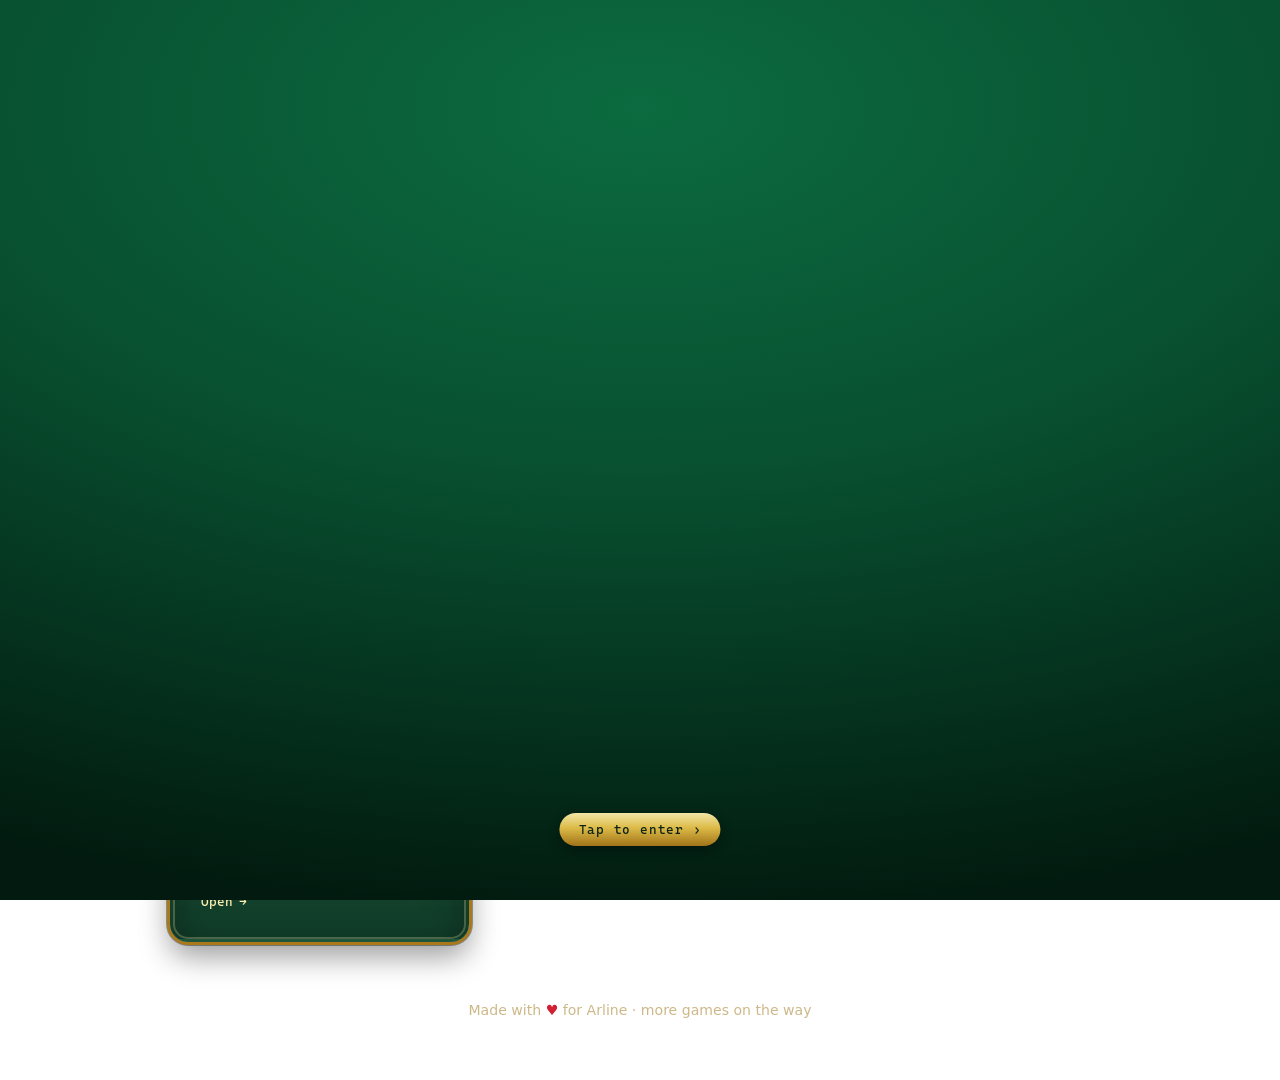
==== index.html @ d8869ad5 "Casino redesign + compatible intro + shuffle shhh - Front end: garish green-felt + gaudy-gold theme " ====
<!DOCTYPE html>
<html lang="en">
<head>
<meta charset="utf-8">
<meta name="viewport" content="width=device-width, initial-scale=1">
<title>Arline Arcade — ad-free games</title>
<meta name="description" content="A cozy, ad-free arcade. Solitaire, Uno, Minesweeper and more — no sign-ups, no ads, just games.">
<meta name="theme-color" content="#0a0a0d">
<link rel="icon" href="assets/favicon.svg" type="image/svg+xml">
<link rel="manifest" href="manifest.webmanifest">
<link rel="stylesheet" href="styles/app.css">
</head>
<body>

<div id="intro" aria-hidden="true">
  <canvas id="introgl"></canvas>
  <img id="introLogo" src="assets/arlinearcade-logo.png" alt="Arline Arcade" decoding="async">
  <button id="introSkip" type="button">Tap to enter &rsaquo;</button>
</div>

<main class="wrap">

  <header class="site-header">
    <img class="logo-img" src="assets/arlinearcade-logo.png" alt="Arline Arcade" width="1024" height="559">
    <p class="tagline">Ad-free &middot; No sign-ups &middot; Just games</p>
  </header>

  <section class="grid" aria-label="Games">

    <a class="tile" href="games/solitaire/" >
      <span class="suit">&#9824;</span>
      <span class="idx">01</span>
      <h2>Solitaire</h2>
      <p>The classic Klondike. Stack them down, build them up, clear the board.</p>
      <span class="go">Play</span>
      <span class="badge">Soon</span>
    </a>

    <a class="tile" href="games/uno/">
      <span class="suit">&#9829;</span>
      <span class="idx">02</span>
      <h2>Uno</h2>
      <p>Match colors and numbers, drop your wild cards, be first to empty your hand.</p>
      <span class="go">Play</span>
      <span class="badge">Soon</span>
    </a>

    <a class="tile" href="games/minesweeper/">
      <span class="suit">&#9830;</span>
      <span class="idx">03</span>
      <h2>Minesweeper</h2>
      <p>Read the numbers, flag the mines, clear every safe square without a boom.</p>
      <span class="go">Play</span>
    </a>

    <a class="tile" href="games/painter/">
      <span class="suit">&#9827;</span>
      <span class="idx">04</span>
      <h2>Painter</h2>
      <p>A calm little canvas. Doodle, paint, and make something just for fun.</p>
      <span class="go">Open</span>
    </a>

  </section>

  <footer class="site-footer">
    <p>Made with <span class="heart">&#9829;</span> for Arline &middot; more games on the way</p>
  </footer>

</main>

<script type="module" src="assets/js/intro.js"></script>
</body>
</html>
---- styles/app.css ----
/* ============================================================================
   Arline Arcade — casino theme
   Garish green felt + gaudy gold to match the logo. Vanilla CSS, no build.
   Local fonts; url()s resolve relative to THIS file so every page works.
   ========================================================================== */

@font-face{
  font-family:"Selawik";
  src:url("../assets/fonts/selawk.ttf") format("truetype");
  font-weight:300 700; font-display:swap;
}
@font-face{
  font-family:"Cascadia Code NF";
  src:url("../assets/fonts/CascadiaCodeNF.ttf") format("truetype");
  font-weight:200 700; font-display:swap;
}

:root{
  --felt:#0c6b40;          /* table green        */
  --felt-2:#085030;
  --felt-edge:#04341f;
  --gold:#e9c34a;          /* gaudy gold         */
  --gold-2:#a9791a;
  --gold-hi:#fff0b0;
  --red:#d11f33;
  --cream:#fff7e2;
  --paper:#fdeec0;         /* text on felt       */
  --muted:#cdb888;
  --ink:#0c2417;
  --line:rgba(233,195,74,.34);

  --display:"Selawik","Segoe UI",system-ui,sans-serif;
  --mono:"Cascadia Code NF",ui-monospace,"Cascadia Code",Menlo,Consolas,monospace;
  --body:"Segoe UI",system-ui,-apple-system,"Helvetica Neue",Arial,sans-serif;

  --maxw:1000px; --radius:18px;
  --gold-grad:linear-gradient(180deg, var(--gold-hi), var(--gold) 45%, var(--gold-2));
}

*{box-sizing:border-box}
html{-webkit-text-size-adjust:100%}
body{
  margin:0; min-height:100dvh; color:var(--paper);
  font-family:var(--body); line-height:1.5; font-size:clamp(16px,1rem + .25vw,18px);
  background:
    radial-gradient(120% 85% at 50% 6%, var(--felt) 0%, var(--felt-2) 46%, var(--felt-edge) 100%) fixed;
  position:relative;
  display:flex; flex-direction:column; align-items:center;
}
/* faint felt weave */
body::after{
  content:""; position:fixed; inset:0; z-index:-1; pointer-events:none; opacity:.5;
  background-image:
    repeating-linear-gradient(45deg, rgba(255,255,255,.025) 0 1px, transparent 1px 3px),
    repeating-linear-gradient(-45deg, rgba(0,0,0,.05) 0 1px, transparent 1px 3px);
}
a{color:inherit}

/* ---- layout --------------------------------------------------------------- */
.wrap{width:100%; max-width:var(--maxw); padding:clamp(18px,4vw,44px) clamp(16px,4vw,30px); margin:0 auto}

/* ---- header / logo -------------------------------------------------------- */
.site-header{display:flex; flex-direction:column; align-items:center; text-align:center; gap:.7rem; margin-bottom:clamp(24px,5vw,46px)}
.logo-img{
  width:min(90vw,560px); height:auto; display:block;
  filter:drop-shadow(0 6px 18px rgba(0,0,0,.55)) drop-shadow(0 0 26px rgba(233,195,74,.30));
}
.tagline{
  font-family:var(--mono); font-size:.8rem; letter-spacing:.16em; text-transform:uppercase;
  color:var(--gold-hi); padding:.4rem 1rem; border:1px solid var(--line); border-radius:999px;
  background:rgba(0,0,0,.18);
}
/* legacy header bits kept harmless if present */
.monogram,.wordmark,.rule{display:none}

/* ---- game grid ------------------------------------------------------------ */
.grid{display:grid; grid-template-columns:repeat(auto-fit,minmax(248px,1fr)); gap:clamp(14px,2.4vw,22px)}
.tile{
  position:relative; display:flex; flex-direction:column; gap:.35rem;
  padding:clamp(20px,3vw,28px); min-height:188px; text-decoration:none; color:var(--cream);
  background:
    linear-gradient(180deg, rgba(10,70,42,.92), rgba(6,52,31,.96));
  border:3px solid transparent;
  border-radius:var(--radius);
  /* gaudy gold frame via layered shadows */
  box-shadow:
    0 0 0 3px var(--gold-2),
    0 0 0 4px rgba(0,0,0,.35),
    inset 0 0 0 2px rgba(255,240,176,.25),
    inset 0 18px 40px rgba(0,0,0,.35),
    0 14px 30px rgba(0,0,0,.4);
  transition:transform .16s ease, box-shadow .16s ease;
  overflow:hidden;
}
.tile::before{ /* sheen */
  content:""; position:absolute; inset:0; pointer-events:none;
  background:radial-gradient(120% 60% at 50% -20%, rgba(255,255,255,.12), transparent 60%);
}
.tile:hover,.tile:focus-visible{
  transform:translateY(-4px); outline:none;
  box-shadow:
    0 0 0 3px var(--gold),
    0 0 0 5px rgba(0,0,0,.35),
    inset 0 0 0 2px rgba(255,240,176,.4),
    inset 0 18px 40px rgba(0,0,0,.3),
    0 18px 44px rgba(0,0,0,.5),
    0 0 34px rgba(233,195,74,.45);
}
.tile .idx{font-family:var(--mono); font-size:.78rem; color:var(--gold); letter-spacing:.12em}
.tile .suit{position:absolute; right:16px; top:14px; font-size:1.7rem; color:var(--gold); opacity:.8; text-shadow:0 1px 4px rgba(0,0,0,.5)}
.tile h2{
  font-family:var(--display); font-weight:700; font-size:1.6rem; margin:.1rem 0 0;
  background:var(--gold-grad); -webkit-background-clip:text; background-clip:text; color:transparent;
  text-shadow:0 1px 0 rgba(0,0,0,.25);
}
.tile p{margin:0; color:var(--paper); font-size:.97rem; opacity:.92}
.tile .go{margin-top:auto; font-family:var(--mono); font-size:.82rem; color:var(--gold-hi); display:inline-flex; align-items:center; gap:.4rem}
.tile .go::after{content:"→"; transition:transform .2s ease}
.tile:hover .go::after{transform:translateX(4px)}
.tile .badge{
  position:absolute; right:14px; bottom:14px; font-family:var(--mono); font-size:.62rem; letter-spacing:.12em;
  text-transform:uppercase; color:var(--ink); background:var(--gold-grad); padding:.22rem .55rem; border-radius:999px;
  box-shadow:0 1px 3px rgba(0,0,0,.4);
}

/* ---- footer --------------------------------------------------------------- */
.site-footer{margin-top:clamp(30px,6vw,58px); text-align:center; color:var(--muted); font-size:.88rem}
.site-footer .heart{color:var(--red)}
.site-footer a{color:var(--gold); text-decoration:none; border-bottom:1px solid var(--line)}

/* ---- game-page chrome (stubs / wrappers) ---------------------------------- */
.topbar{width:100%; max-width:var(--maxw); display:flex; align-items:center; justify-content:space-between; gap:1rem; padding:clamp(14px,3vw,22px) clamp(16px,4vw,30px); margin:0 auto}
.back{font-family:var(--mono); font-size:.85rem; color:var(--gold-hi); text-decoration:none; display:inline-flex; align-items:center; gap:.45rem; padding:.5rem .8rem; border:1px solid var(--line); border-radius:999px; background:rgba(0,0,0,.22); transition:border-color .16s, box-shadow .16s}
.back:hover{border-color:var(--gold); box-shadow:0 0 18px rgba(233,195,74,.35)}
.crumb{font-family:var(--mono); font-size:.78rem; letter-spacing:.14em; text-transform:uppercase; color:var(--gold)}

.stub{width:100%; max-width:560px; margin:clamp(40px,12vw,120px) auto; text-align:center; padding:0 24px}
.stub .big{font-size:clamp(3rem,16vw,5.5rem); color:var(--gold); text-shadow:0 2px 10px rgba(0,0,0,.5)}
.stub h1{font-family:var(--display); font-weight:700; font-size:clamp(2rem,8vw,3rem); margin:.5rem 0 .2rem; background:var(--gold-grad); -webkit-background-clip:text; background-clip:text; color:transparent}
.stub p{color:var(--paper); margin:.2rem 0 1.4rem; opacity:.9}
.stub .soon-pill{font-family:var(--mono); font-size:.72rem; letter-spacing:.16em; text-transform:uppercase; color:var(--ink); background:var(--gold-grad); padding:.32rem .85rem; border-radius:999px}

/* ---- cinematic intro ------------------------------------------------------ */
body.intro-lock{ overflow:hidden }
#intro{
  position:fixed; inset:0; z-index:1000; display:grid; place-items:center; overflow:hidden; cursor:pointer;
  background:radial-gradient(120% 90% at 50% 12%, var(--felt) 0%, var(--felt-2) 45%, #021a0f 100%);
}
#intro.gone{ opacity:0; transition:opacity .62s ease; pointer-events:none }
#introgl{ position:absolute; inset:0; width:100%; height:100%; display:block }
#introLogo{
  position:relative; z-index:2; width:min(88vw,640px); max-width:640px; height:auto;
  transform:scale(.2); opacity:0; will-change:transform,opacity;
  filter:drop-shadow(0 14px 40px rgba(0,0,0,.6)) drop-shadow(0 0 34px rgba(233,195,74,.4));
}
#introLogo.pop{ animation:logoPop 1s cubic-bezier(.16,1.4,.3,1) forwards }
@keyframes logoPop{
  0%{ transform:scale(.2) rotate(-7deg); opacity:0 }
  55%{ opacity:1 }
  70%{ transform:scale(1.07) rotate(1.5deg) }
  100%{ transform:scale(1) rotate(0); opacity:1 }
}
#introSkip{
  position:absolute; z-index:3; bottom:6%; left:50%; transform:translateX(-50%);
  font-family:var(--mono); font-size:.8rem; letter-spacing:.06em; color:var(--ink);
  background:var(--gold-grad); border:none; border-radius:999px; padding:.55rem 1.2rem; cursor:pointer; font-weight:700;
  box-shadow:0 4px 14px rgba(0,0,0,.4); animation:skipFade .6s ease 1.2s both;
}
@keyframes skipFade{ from{opacity:0} to{opacity:.95} }

@media (prefers-reduced-motion:reduce){
  *{transition:none!important}
  #introLogo{ transform:none; opacity:1 } #introLogo.pop{ animation:none }
}
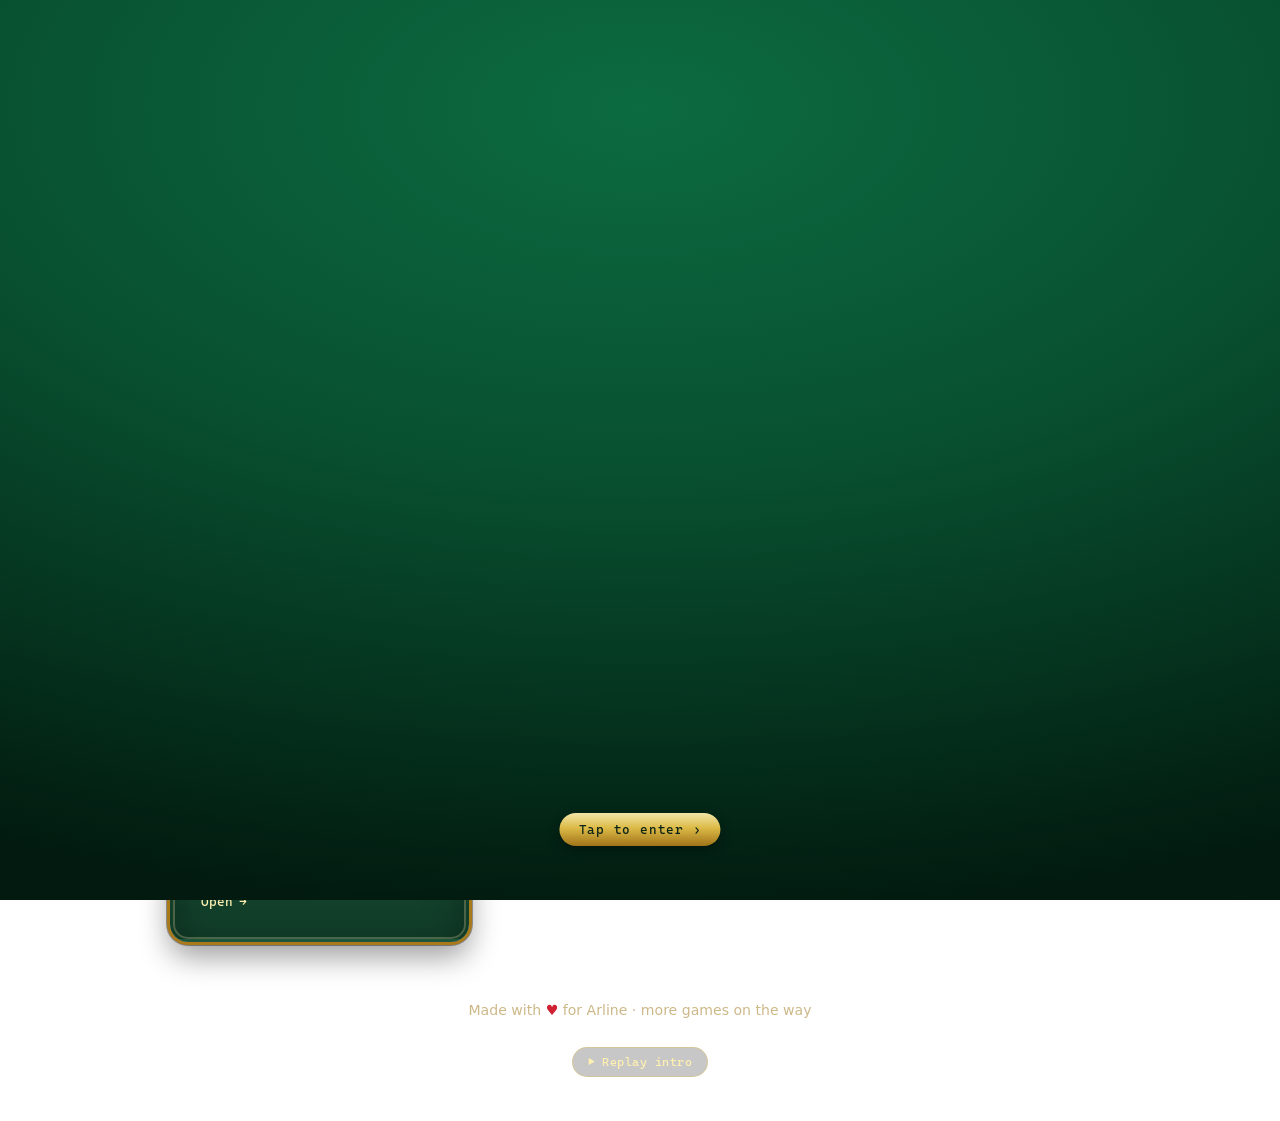
==== commit f62ccf56: "Add generative chiptune background music + intro replay control - music.js: generative lounge loop (" ====
--- a/index.html
+++ b/index.html
@@ -5,7 +5,7 @@
 <meta name="viewport" content="width=device-width, initial-scale=1">
 <title>Arline Arcade — ad-free games</title>
 <meta name="description" content="A cozy, ad-free arcade. Solitaire, Uno, Minesweeper and more — no sign-ups, no ads, just games.">
-<meta name="theme-color" content="#0a0a0d">
+<meta name="theme-color" content="#0b6b40">
 <link rel="icon" href="assets/favicon.svg" type="image/svg+xml">
 <link rel="manifest" href="manifest.webmanifest">
 <link rel="stylesheet" href="styles/app.css">
@@ -65,10 +65,14 @@
 
   <footer class="site-footer">
     <p>Made with <span class="heart">&#9829;</span> for Arline &middot; more games on the way</p>
+    <button id="introReplay" class="replay-link" type="button">&#9654; Replay intro</button>
   </footer>
 
 </main>
 
+<button id="musicToggle" class="music-toggle" type="button" aria-label="Toggle music">&#9834;</button>
+
 <script type="module" src="assets/js/intro.js"></script>
+<script type="module" src="assets/js/music.js"></script>
 </body>
 </html>
--- a/styles/app.css
+++ b/styles/app.css
@@ -172,3 +172,21 @@
   *{transition:none!important}
   #introLogo{ transform:none; opacity:1 } #introLogo.pop{ animation:none }
 }
+
+/* ---- music toggle --------------------------------------------------------- */
+.music-toggle{
+  position:fixed; z-index:900; right:16px; bottom:16px; width:48px; height:48px;
+  border:none; border-radius:50%; cursor:pointer; font-size:1.2rem; color:var(--ink);
+  background:var(--gold-grad); display:grid; place-items:center;
+  box-shadow:0 4px 14px rgba(0,0,0,.45), inset 0 0 0 2px rgba(255,240,176,.5);
+  transition:transform .15s ease, box-shadow .15s ease, filter .15s ease;
+}
+.music-toggle:hover{ transform:translateY(-2px); box-shadow:0 8px 20px rgba(0,0,0,.5), 0 0 22px rgba(233,195,74,.55) }
+.music-toggle.off{ filter:grayscale(.7) brightness(.82) }
+
+.replay-link{
+  margin-top:.7rem; font-family:var(--mono); font-size:.78rem; letter-spacing:.04em;
+  color:var(--gold-hi); background:rgba(0,0,0,.22); border:1px solid var(--line);
+  border-radius:999px; padding:.4rem .9rem; cursor:pointer; transition:border-color .15s, box-shadow .15s;
+}
+.replay-link:hover{ border-color:var(--gold); box-shadow:0 0 16px rgba(233,195,74,.35) }
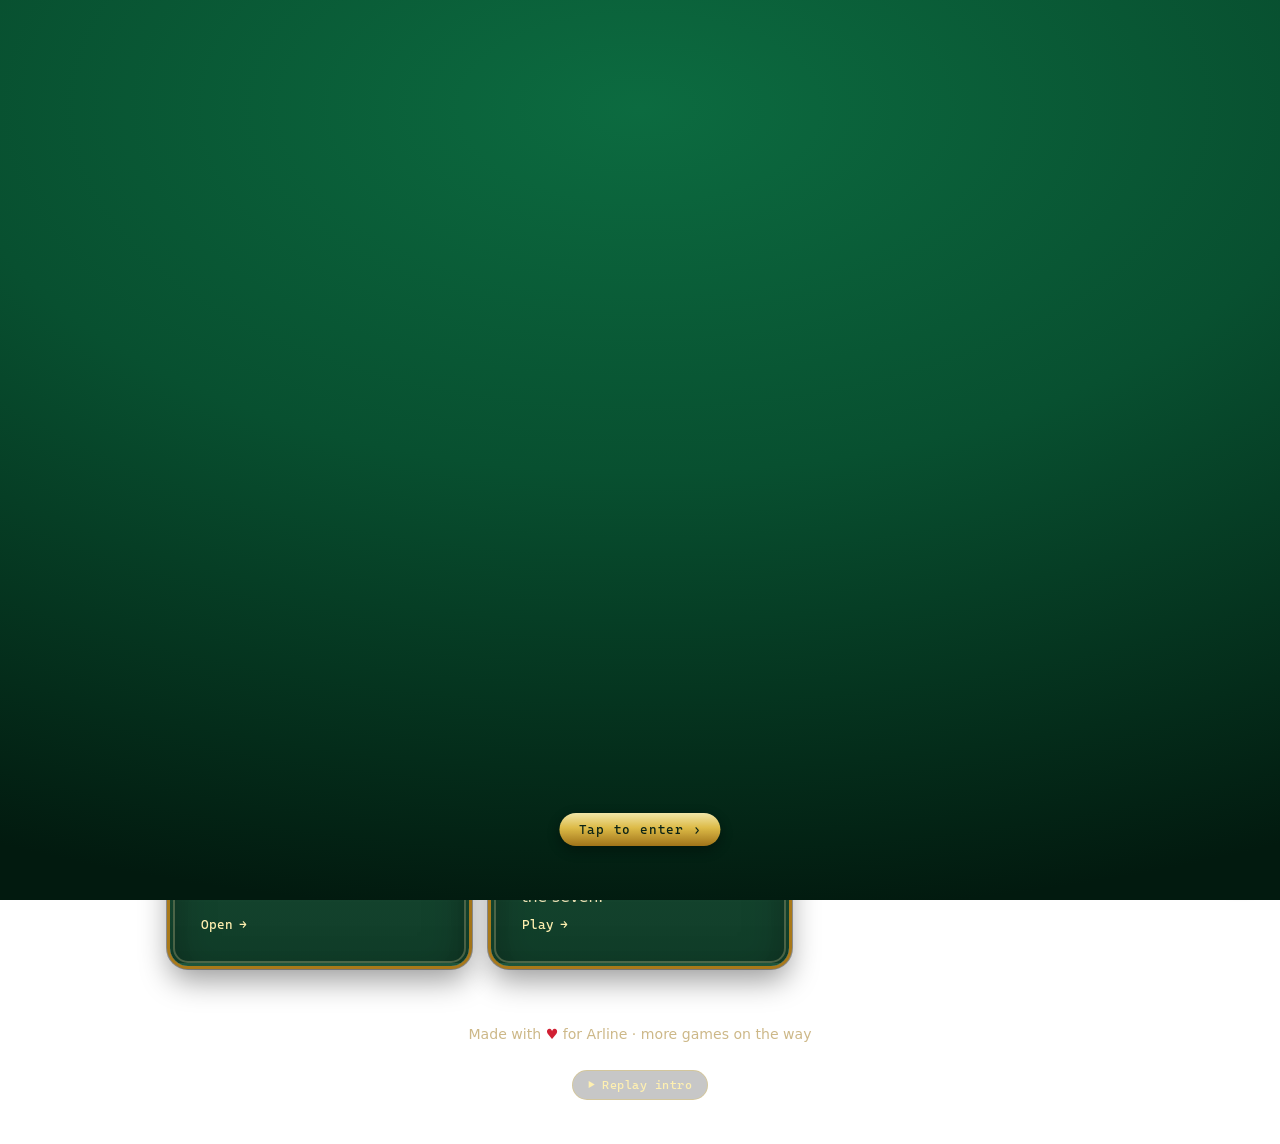
==== commit 587dd9ae: "Craps: roadmap + 3D-dice prototype that bounces on the felt - ROADMAP.md: full plan (Craps phases, 3" ====
--- a/index.html
+++ b/index.html
@@ -33,7 +33,6 @@
       <h2>Solitaire</h2>
       <p>The classic Klondike. Stack them down, build them up, clear the board.</p>
       <span class="go">Play</span>
-      <span class="badge">Soon</span>
     </a>
 
     <a class="tile" href="games/uno/">
@@ -42,7 +41,6 @@
       <h2>Uno</h2>
       <p>Match colors and numbers, drop your wild cards, be first to empty your hand.</p>
       <span class="go">Play</span>
-      <span class="badge">Soon</span>
     </a>
 
     <a class="tile" href="games/minesweeper/">
@@ -61,6 +59,14 @@
       <span class="go">Open</span>
     </a>
 
+    <a class="tile" href="games/craps/">
+      <span class="suit">&#127922;</span>
+      <span class="idx">05</span>
+      <h2>Craps</h2>
+      <p>Roll the bones &mdash; big 3D Vegas dice that bounce on the green felt. Hit your point, beat the seven.</p>
+      <span class="go">Play</span>
+    </a>
+
   </section>
 
   <footer class="site-footer">
@@ -74,5 +80,6 @@
 
 <script type="module" src="assets/js/intro.js"></script>
 <script type="module" src="assets/js/music.js"></script>
+<script type="module" src="assets/js/sw-register.js"></script>
 </body>
 </html>
--- a/styles/app.css
+++ b/styles/app.css
@@ -37,10 +37,14 @@
   --gold-grad:linear-gradient(180deg, var(--gold-hi), var(--gold) 45%, var(--gold-2));
 }
 
+/* cross-page fade + a persistent, morphing logo (View Transitions; older
+   browsers simply navigate instantly — no harm) */
+@view-transition{ navigation:auto }
+
 *{box-sizing:border-box}
-html{-webkit-text-size-adjust:100%}
+html{-webkit-text-size-adjust:100%; overscroll-behavior:none}
 body{
-  margin:0; min-height:100dvh; color:var(--paper);
+  margin:0; min-height:100dvh; color:var(--paper); overscroll-behavior:none;
   font-family:var(--body); line-height:1.5; font-size:clamp(16px,1rem + .25vw,18px);
   background:
     radial-gradient(120% 85% at 50% 6%, var(--felt) 0%, var(--felt-2) 46%, var(--felt-edge) 100%) fixed;
@@ -64,6 +68,7 @@
 .logo-img{
   width:min(90vw,560px); height:auto; display:block;
   filter:drop-shadow(0 6px 18px rgba(0,0,0,.55)) drop-shadow(0 0 26px rgba(233,195,74,.30));
+  view-transition-name:arcade-logo;   /* stays put / morphs across pages */
 }
 .tagline{
   font-family:var(--mono); font-size:.8rem; letter-spacing:.16em; text-transform:uppercase;
@@ -133,6 +138,7 @@
 .back{font-family:var(--mono); font-size:.85rem; color:var(--gold-hi); text-decoration:none; display:inline-flex; align-items:center; gap:.45rem; padding:.5rem .8rem; border:1px solid var(--line); border-radius:999px; background:rgba(0,0,0,.22); transition:border-color .16s, box-shadow .16s}
 .back:hover{border-color:var(--gold); box-shadow:0 0 18px rgba(233,195,74,.35)}
 .crumb{font-family:var(--mono); font-size:.78rem; letter-spacing:.14em; text-transform:uppercase; color:var(--gold)}
+.topbar-logo{ height:34px; width:auto; view-transition-name:arcade-logo; filter:drop-shadow(0 2px 6px rgba(0,0,0,.5)) }
 
 .stub{width:100%; max-width:560px; margin:clamp(40px,12vw,120px) auto; text-align:center; padding:0 24px}
 .stub .big{font-size:clamp(3rem,16vw,5.5rem); color:var(--gold); text-shadow:0 2px 10px rgba(0,0,0,.5)}
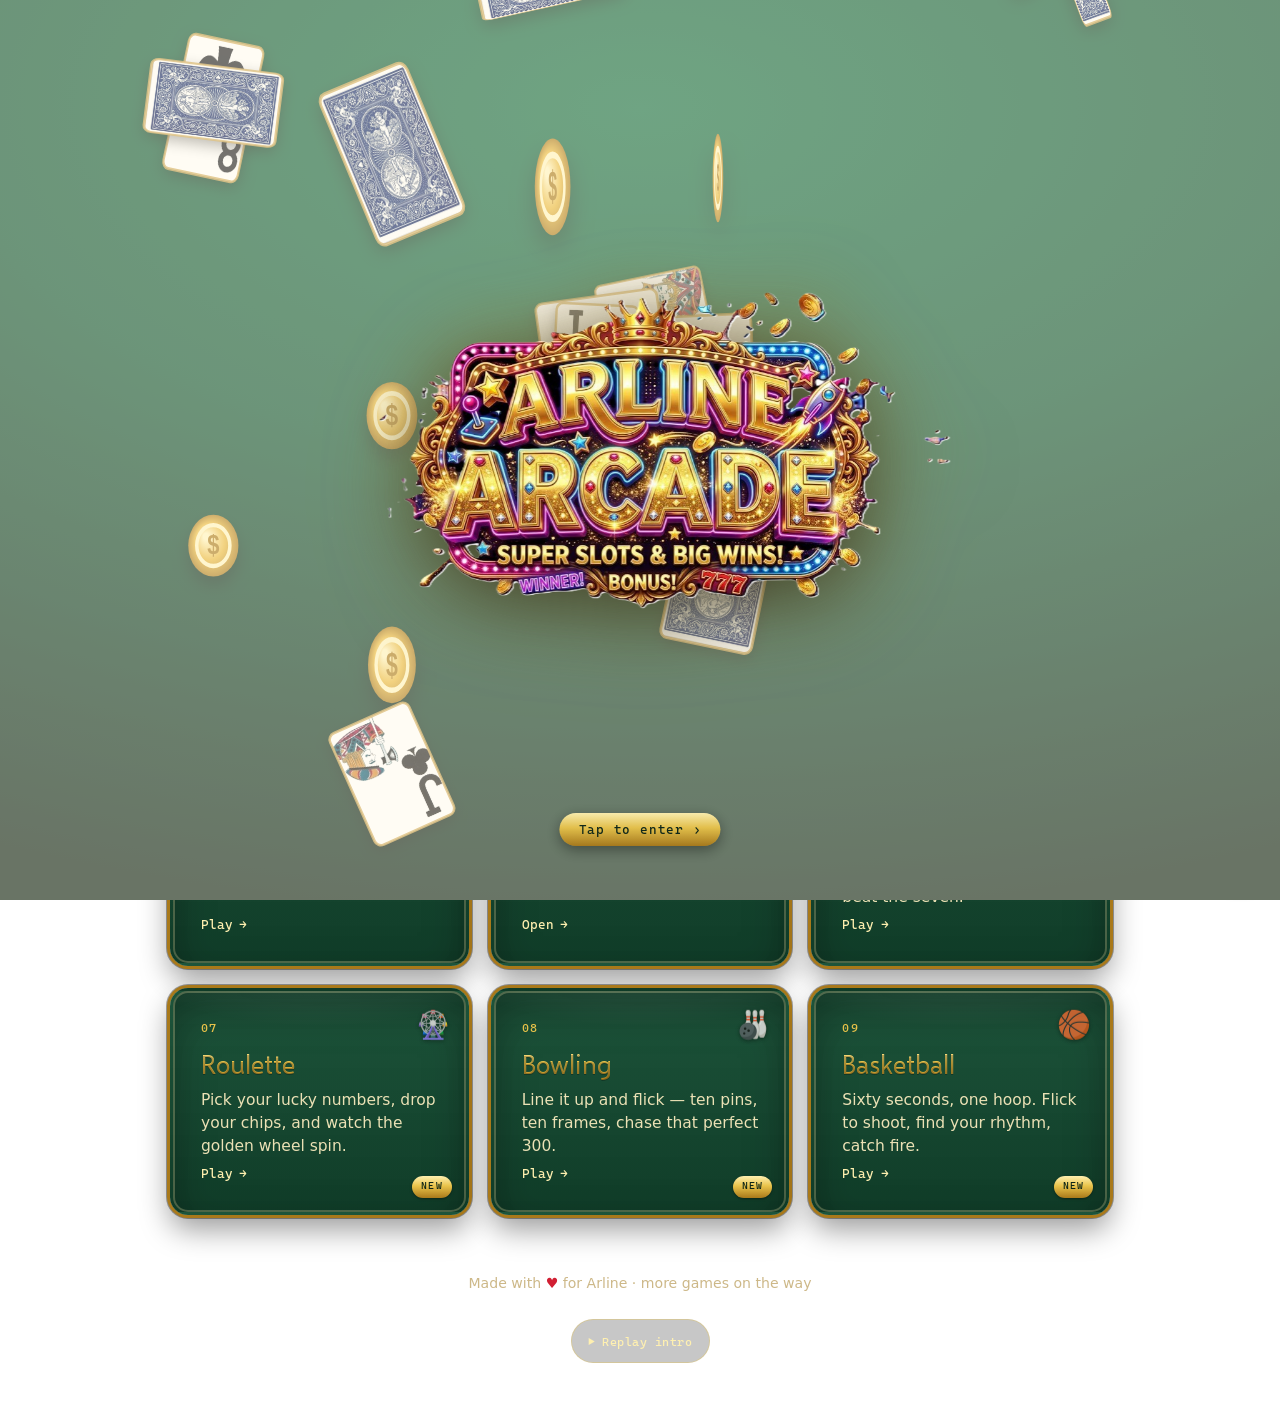
==== commit 9b8999b7: "Shell: Material/Fluent polish + home tiles for 4 new games - Motion & elevation tokens (M3 standard/" ====
--- a/index.html
+++ b/index.html
@@ -27,44 +27,80 @@
 
   <section class="grid" aria-label="Games">
 
-    <a class="tile" href="games/solitaire/" >
+    <a class="tile" href="games/solitaire/" style="--i:0">
       <span class="suit">&#9824;</span>
       <span class="idx">01</span>
       <h2>Solitaire</h2>
-      <p>The classic Klondike. Stack them down, build them up, clear the board.</p>
+      <p>The classic Klondike &mdash; now with three magic rewinds and one lucky shuffle per game.</p>
       <span class="go">Play</span>
     </a>
 
-    <a class="tile" href="games/uno/">
+    <a class="tile" href="games/freecell/" style="--i:1">
+      <span class="suit">&#127183;</span>
+      <span class="idx">02</span>
+      <h2>FreeCell</h2>
+      <p>Every card face-up, four free cells, pure planning. Think your way out.</p>
+      <span class="go">Play</span>
+      <span class="badge">New</span>
+    </a>
+
+    <a class="tile" href="games/uno/" style="--i:2">
       <span class="suit">&#9829;</span>
-      <span class="idx">02</span>
+      <span class="idx">03</span>
       <h2>Uno</h2>
       <p>Match colors and numbers, drop your wild cards, be first to empty your hand.</p>
       <span class="go">Play</span>
     </a>
 
-    <a class="tile" href="games/minesweeper/">
+    <a class="tile" href="games/minesweeper/" style="--i:3">
       <span class="suit">&#9830;</span>
-      <span class="idx">03</span>
+      <span class="idx">04</span>
       <h2>Minesweeper</h2>
       <p>Read the numbers, flag the mines, clear every safe square without a boom.</p>
       <span class="go">Play</span>
     </a>
 
-    <a class="tile" href="games/painter/">
+    <a class="tile" href="games/painter/" style="--i:4">
       <span class="suit">&#9827;</span>
-      <span class="idx">04</span>
+      <span class="idx">05</span>
       <h2>Painter</h2>
       <p>A calm little canvas. Doodle, paint, and make something just for fun.</p>
       <span class="go">Open</span>
     </a>
 
-    <a class="tile" href="games/craps/">
+    <a class="tile" href="games/craps/" style="--i:5">
       <span class="suit">&#127922;</span>
-      <span class="idx">05</span>
+      <span class="idx">06</span>
       <h2>Craps</h2>
       <p>Roll the bones &mdash; big 3D Vegas dice that bounce on the green felt. Hit your point, beat the seven.</p>
       <span class="go">Play</span>
+    </a>
+
+    <a class="tile" href="games/roulette/" style="--i:6">
+      <span class="suit">&#127905;</span>
+      <span class="idx">07</span>
+      <h2>Roulette</h2>
+      <p>Pick your lucky numbers, drop your chips, and watch the golden wheel spin.</p>
+      <span class="go">Play</span>
+      <span class="badge">New</span>
+    </a>
+
+    <a class="tile" href="games/bowling/" style="--i:7">
+      <span class="suit">&#127923;</span>
+      <span class="idx">08</span>
+      <h2>Bowling</h2>
+      <p>Line it up and flick &mdash; ten pins, ten frames, chase that perfect 300.</p>
+      <span class="go">Play</span>
+      <span class="badge">New</span>
+    </a>
+
+    <a class="tile" href="games/basketball/" style="--i:8">
+      <span class="suit">&#127936;</span>
+      <span class="idx">09</span>
+      <h2>Basketball</h2>
+      <p>Sixty seconds, one hoop. Flick to shoot, find your rhythm, catch fire.</p>
+      <span class="go">Play</span>
+      <span class="badge">New</span>
     </a>
 
   </section>
--- a/styles/app.css
+++ b/styles/app.css
@@ -16,6 +16,12 @@
 }
 
 :root{
+  /* The deck is a fixed felt-green/gold theme — never let phone "dark mode" /
+     force-dark invert it (that's what turned the white SVG number cards black
+     with light glyphs while the PNG courts stayed normal). "only light" opts the
+     whole app out of any UA dark adjustment. */
+  color-scheme: only light;
+
   --felt:#0c6b40;          /* table green        */
   --felt-2:#085030;
   --felt-edge:#04341f;
@@ -35,6 +41,15 @@
 
   --maxw:1000px; --radius:18px;
   --gold-grad:linear-gradient(180deg, var(--gold-hi), var(--gold) 45%, var(--gold-2));
+
+  /* motion + elevation tokens (Material 3 / Fluent-style, tuned to the felt) */
+  --ease-standard:cubic-bezier(.2,0,0,1);      /* everyday transitions        */
+  --ease-decelerate:cubic-bezier(.05,.7,.1,1); /* things arriving on screen   */
+  --ease-accelerate:cubic-bezier(.3,0,.8,.15); /* things leaving              */
+  --dur-quick:150ms; --dur-med:250ms; --dur-slow:400ms;
+  --elev-1:0 2px 6px rgba(0,0,0,.35);
+  --elev-2:0 6px 18px rgba(0,0,0,.42);
+  --elev-3:0 14px 34px rgba(0,0,0,.5);
 }
 
 /* cross-page fade + a persistent, morphing logo (View Transitions; older
@@ -59,6 +74,10 @@
     repeating-linear-gradient(-45deg, rgba(0,0,0,.05) 0 1px, transparent 1px 3px);
 }
 a{color:inherit}
+
+/* one visible, consistent keyboard-focus ring everywhere (Fluent-style) */
+:focus{outline:none}
+:focus-visible{outline:2px solid var(--gold); outline-offset:2px; border-radius:6px}
 
 /* ---- layout --------------------------------------------------------------- */
 .wrap{width:100%; max-width:var(--maxw); padding:clamp(18px,4vw,44px) clamp(16px,4vw,30px); margin:0 auto}
@@ -94,9 +113,14 @@
     inset 0 0 0 2px rgba(255,240,176,.25),
     inset 0 18px 40px rgba(0,0,0,.35),
     0 14px 30px rgba(0,0,0,.4);
-  transition:transform .16s ease, box-shadow .16s ease;
+  transition:transform var(--dur-quick) var(--ease-standard), box-shadow var(--dur-quick) var(--ease-standard);
   overflow:hidden;
 }
+/* staggered entrance on load (each tile sets --i inline) */
+@media (prefers-reduced-motion:no-preference){
+  .tile{ animation:tileIn var(--dur-slow) var(--ease-decelerate) backwards; animation-delay:calc(var(--i,0)*45ms) }
+}
+@keyframes tileIn{ from{ opacity:0; transform:translateY(14px) } to{ opacity:1; transform:none } }
 .tile::before{ /* sheen */
   content:""; position:absolute; inset:0; pointer-events:none;
   background:radial-gradient(120% 60% at 50% -20%, rgba(255,255,255,.12), transparent 60%);
@@ -122,6 +146,8 @@
 .tile .go{margin-top:auto; font-family:var(--mono); font-size:.82rem; color:var(--gold-hi); display:inline-flex; align-items:center; gap:.4rem}
 .tile .go::after{content:"→"; transition:transform .2s ease}
 .tile:hover .go::after{transform:translateX(4px)}
+/* pressed state: quick sink, feels tactile on touch (Fluent press) */
+.tile:active{ transform:translateY(-1px) scale(.985); transition-duration:60ms }
 .tile .badge{
   position:absolute; right:14px; bottom:14px; font-family:var(--mono); font-size:.62rem; letter-spacing:.12em;
   text-transform:uppercase; color:var(--ink); background:var(--gold-grad); padding:.22rem .55rem; border-radius:999px;
@@ -134,9 +160,18 @@
 .site-footer a{color:var(--gold); text-decoration:none; border-bottom:1px solid var(--line)}
 
 /* ---- game-page chrome (stubs / wrappers) ---------------------------------- */
-.topbar{width:100%; max-width:var(--maxw); display:flex; align-items:center; justify-content:space-between; gap:1rem; padding:clamp(14px,3vw,22px) clamp(16px,4vw,30px); margin:0 auto}
-.back{font-family:var(--mono); font-size:.85rem; color:var(--gold-hi); text-decoration:none; display:inline-flex; align-items:center; gap:.45rem; padding:.5rem .8rem; border:1px solid var(--line); border-radius:999px; background:rgba(0,0,0,.22); transition:border-color .16s, box-shadow .16s}
+/* acrylic app bar: sticky, translucent, blurred (Fluent), hairline gold rule */
+.topbar{
+  position:sticky; top:0; z-index:120;
+  width:100%; max-width:var(--maxw); display:flex; align-items:center; justify-content:space-between;
+  gap:1rem; padding:clamp(10px,2.2vw,16px) clamp(16px,4vw,30px); margin:0 auto;
+  background:linear-gradient(180deg, rgba(3,36,22,.88), rgba(3,36,22,.62));
+  backdrop-filter:blur(14px) saturate(1.15); -webkit-backdrop-filter:blur(14px) saturate(1.15);
+  border-bottom:1px solid rgba(233,195,74,.22); box-shadow:var(--elev-1);
+}
+.back{font-family:var(--mono); font-size:.85rem; color:var(--gold-hi); text-decoration:none; display:inline-flex; align-items:center; gap:.45rem; min-height:44px; padding:.5rem 1rem; border:1px solid var(--line); border-radius:999px; background:rgba(0,0,0,.22); transition:border-color var(--dur-quick) var(--ease-standard), box-shadow var(--dur-quick) var(--ease-standard), transform var(--dur-quick) var(--ease-standard)}
 .back:hover{border-color:var(--gold); box-shadow:0 0 18px rgba(233,195,74,.35)}
+.back:active{transform:scale(.97)}
 .crumb{font-family:var(--mono); font-size:.78rem; letter-spacing:.14em; text-transform:uppercase; color:var(--gold)}
 .topbar-logo{ height:34px; width:auto; view-transition-name:arcade-logo; filter:drop-shadow(0 2px 6px rgba(0,0,0,.5)) }
 
@@ -193,6 +228,7 @@
 .replay-link{
   margin-top:.7rem; font-family:var(--mono); font-size:.78rem; letter-spacing:.04em;
   color:var(--gold-hi); background:rgba(0,0,0,.22); border:1px solid var(--line);
-  border-radius:999px; padding:.4rem .9rem; cursor:pointer; transition:border-color .15s, box-shadow .15s;
+  border-radius:999px; padding:.6rem 1rem; min-height:44px; cursor:pointer;
+  transition:border-color var(--dur-quick) var(--ease-standard), box-shadow var(--dur-quick) var(--ease-standard);
 }
 .replay-link:hover{ border-color:var(--gold); box-shadow:0 0 16px rgba(233,195,74,.35) }
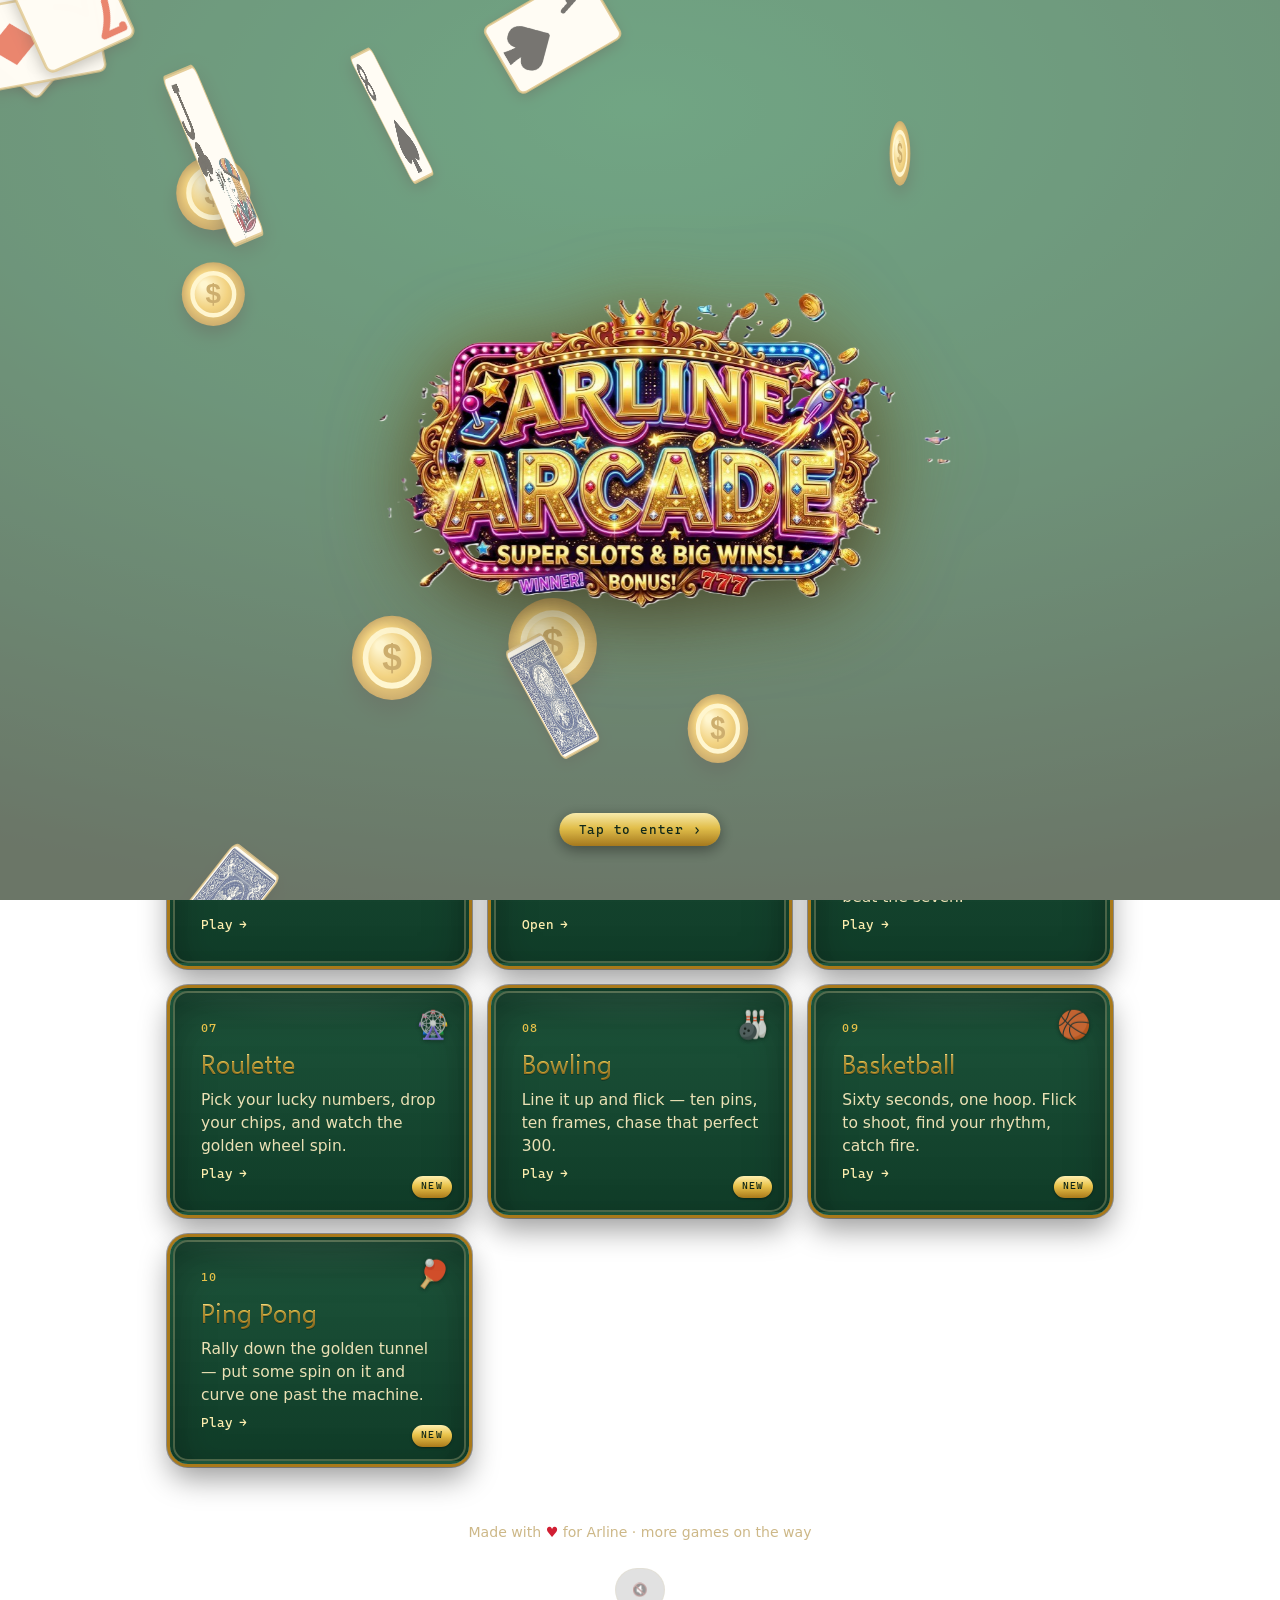
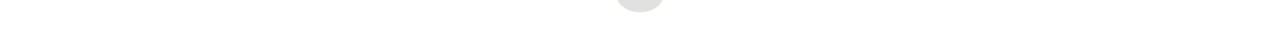
==== commit 7f6794ae: "Chrome cleanup + PWA manifest refresh + Ping Pong tile - Remove the floating bottom-right music togg" ====
--- a/index.html
+++ b/index.html
@@ -103,16 +103,23 @@
       <span class="badge">New</span>
     </a>
 
+    <a class="tile" href="games/pingpong/" style="--i:9">
+      <span class="suit">&#127955;</span>
+      <span class="idx">10</span>
+      <h2>Ping Pong</h2>
+      <p>Rally down the golden tunnel &mdash; put some spin on it and curve one past the machine.</p>
+      <span class="go">Play</span>
+      <span class="badge">New</span>
+    </a>
+
   </section>
 
   <footer class="site-footer">
     <p>Made with <span class="heart">&#9829;</span> for Arline &middot; more games on the way</p>
-    <button id="introReplay" class="replay-link" type="button">&#9654; Replay intro</button>
+    <button id="musicToggle" class="replay-link" type="button" aria-label="Toggle music">&#9834;</button>
   </footer>
 
 </main>
-
-<button id="musicToggle" class="music-toggle" type="button" aria-label="Toggle music">&#9834;</button>
 
 <script type="module" src="assets/js/intro.js"></script>
 <script type="module" src="assets/js/music.js"></script>
--- a/styles/app.css
+++ b/styles/app.css
@@ -232,3 +232,4 @@
   transition:border-color var(--dur-quick) var(--ease-standard), box-shadow var(--dur-quick) var(--ease-standard);
 }
 .replay-link:hover{ border-color:var(--gold); box-shadow:0 0 16px rgba(233,195,74,.35) }
+.replay-link.off{ opacity:.55; filter:grayscale(.6) }
